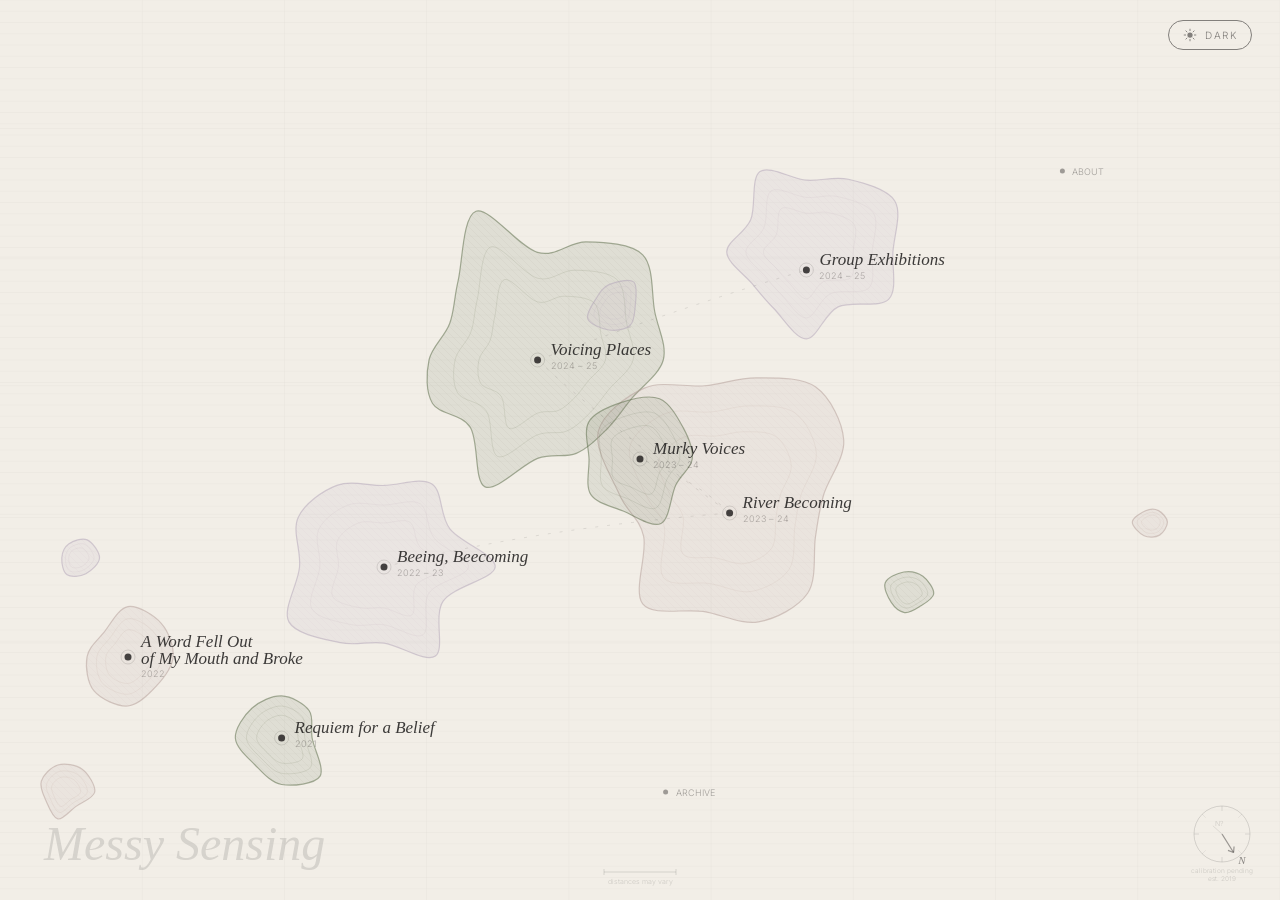
==== index.html @ b324a226 "v4" ====
<!doctype html>
<html lang="en" data-theme="light">
<head>
<meta charset="utf-8">
<meta name="viewport" content="width=device-width, initial-scale=1">
<title>Messy Sensing</title>
<link rel="preconnect" href="https://fonts.googleapis.com">
<link rel="preconnect" href="https://fonts.gstatic.com" crossorigin>
<link href="https://fonts.googleapis.com/css2?family=EB+Garamond:ital,wght@0,400;0,500;1,400;1,500&family=Inter:wght@300;400&display=swap" rel="stylesheet">
<style>
* { box-sizing: border-box; margin: 0; padding: 0; }
html, body { width: 100%; height: 100%; overflow: hidden; }
body { background: #F2EEE7; transition: background 400ms; }
[data-theme="dark"] body { background: #0E1012; }
canvas { display: block; width: 100%; height: 100%; cursor: none; }
canvas.hovering { cursor: none; }

#cursor-blob {
  position: fixed; left: 0; top: 0;
  pointer-events: none; z-index: 99999;
  color: #141212; opacity: .88; will-change: transform; transition: color 280ms, opacity 180ms;
}
[data-theme="dark"] #cursor-blob { color: #F0EBE2; }
#cursor-blob.hidden { opacity: 0; }

.theme-btn {
  position: fixed;
  top: 20px; right: 28px;
  z-index: 20;
  background: none;
  border: 1px solid currentColor;
  border-radius: 100px;
  cursor: pointer;
  color: #141212;
  opacity: .50;
  padding: 7px 14px;
  display: flex;
  align-items: center;
  gap: 8px;
  font-family: 'Inter', system-ui, sans-serif;
  font-size: 10px;
  font-weight: 300;
  letter-spacing: .14em;
  text-transform: uppercase;
  transition: opacity 200ms;
}
[data-theme="dark"] .theme-btn { color: #F0EBE2; }
.theme-btn:hover { opacity: 1; }
</style>
</head>
<body>

<canvas id="map"></canvas>

<button class="theme-btn" id="theme-btn" aria-label="toggle theme">
  <svg viewBox="0 0 24 24" width="14" height="14" fill="none">
    <defs>
      <mask id="cm">
        <rect width="24" height="24" fill="white"/>
        <circle class="cut-c" r="6" fill="black"/>
      </mask>
    </defs>
    <g class="sun-r" stroke="currentColor" stroke-width="1.6" stroke-linecap="round">
      <line x1="12" y1="2"    x2="12" y2="4.5"/>
      <line x1="12" y1="19.5" x2="12" y2="22"/>
      <line x1="2"  y1="12"   x2="4.5" y2="12"/>
      <line x1="19.5" y1="12" x2="22" y2="12"/>
      <line x1="4.93" y1="4.93"   x2="6.75" y2="6.75"/>
      <line x1="17.25" y1="17.25" x2="19.07" y2="19.07"/>
      <line x1="19.07" y1="4.93"  x2="17.25" y2="6.75"/>
      <line x1="6.75"  y1="17.25" x2="4.93"  y2="19.07"/>
    </g>
    <circle class="sun-o" cx="12" cy="12" r="4.5" fill="currentColor" mask="url(#cm)"/>
  </svg>
  <span id="theme-label">Dark</span>
</button>

<script>
// ====== DATA ======
const PLACES = [
  // ---- projects ----
  { id: 'voicing-places',   label: 'Voicing Places',         sub: '2024 – 25',
    type: 'project', x: 0.42, y: 0.40, href: 'work/voicing-places/' },
  { id: 'group-shows',      label: 'Group Exhibitions',      sub: '2024 – 25',
    type: 'project', x: 0.63, y: 0.30, href: 'work/group-exhibitions/' },
  { id: 'river-becoming',   label: 'River Becoming',         sub: '2023 – 24',
    type: 'project', x: 0.57, y: 0.57, href: 'work/river-becoming/' },
  { id: 'murky-voices',     label: 'Murky Voices',           sub: '2023 – 24',
    type: 'project', x: 0.50, y: 0.51, href: 'work/murky-voices/' },
  { id: 'beeing-beecoming', label: 'Beeing, Beecoming',      sub: '2022 – 23',
    type: 'project', x: 0.30, y: 0.63, href: 'work/beeing-beecoming/' },
  { id: 'a-word-fell-out',  label: 'A Word Fell Out',        label2: 'of My Mouth and Broke',
    sub: '2022',     type: 'project', x: 0.10, y: 0.73, href: 'work/a-word-fell-out/' },
  { id: 'requiem',          label: 'Requiem for a Belief',   sub: '2021',
    type: 'project', x: 0.22, y: 0.82, href: 'work/requiem-for-a-belief/' },

  // ---- navigation ----
  { id: 'about',   label: 'About',   sub: '', type: 'nav', x: 0.83, y: 0.19, href: 'info.html#people'  },
  { id: 'archive', label: 'Archive', sub: '', type: 'nav', x: 0.52, y: 0.88, href: 'info.html#archive' },
  // { id: 'listen',  label: 'Listen',   sub: '', type: 'nav', x: 0.15, y: 0.22, href: 'info.html#listen'  }, // section removed, see dev-notes.md
  // { id: 'work',    label: 'All Work', sub: '', type: 'nav', x: 0.14, y: 0.46, href: 'work/'             }, // hidden until work grid is polished, see dev-notes.md
];

const TERRITORIES = [
  { cx: 0.42, cy: 0.40, r: 0.135, pts: 16, seed: 3  }, // voicing places
  { cx: 0.63, cy: 0.28, r: 0.090, pts: 12, seed: 17 }, // group exhibitions
  { cx: 0.57, cy: 0.55, r: 0.125, pts: 14, seed: 7  }, // river becoming
  { cx: 0.50, cy: 0.51, r: 0.058, pts: 10, seed: 41 }, // murky voices (small, overlaps river becoming)
  { cx: 0.30, cy: 0.63, r: 0.100, pts: 12, seed: 11 }, // beeing beecoming
  { cx: 0.10, cy: 0.73, r: 0.048, pts: 8,  seed: 53 }, // a word fell out (distant, small)
  { cx: 0.22, cy: 0.82, r: 0.048, pts: 8,  seed: 59 }, // requiem (near a word fell out)
  // decorative satellite islands
  { cx: 0.48, cy: 0.34, r: 0.028, pts: 7,  seed: 23 },
  { cx: 0.05, cy: 0.88, r: 0.026, pts: 7,  seed: 29 },
  { cx: 0.71, cy: 0.66, r: 0.024, pts: 7,  seed: 37 },
  { cx: 0.06, cy: 0.62, r: 0.020, pts: 6,  seed: 43 },
  { cx: 0.90, cy: 0.58, r: 0.018, pts: 6,  seed: 47 },
];

const CONNECTIONS = [
  ['voicing-places', 'river-becoming'],
  ['river-becoming', 'murky-voices'],
  ['river-becoming', 'beeing-beecoming'],
  ['voicing-places', 'group-shows'],
];

// ====== THEME ======
const html = document.documentElement;
const saved = localStorage.getItem('ms-theme');
if (saved) html.dataset.theme = saved;
else if (window.matchMedia('(prefers-color-scheme: dark)').matches) html.dataset.theme = 'dark';

function syncIcon() {
  const dark = html.dataset.theme === 'dark';
  document.querySelector('.cut-c').setAttribute('cx', dark ? '14.5' : '20');
  document.querySelector('.cut-c').setAttribute('cy', dark ? '9.5'  : '4');
  document.querySelector('.sun-r').style.opacity = dark ? '0' : '1';
  document.querySelector('.sun-o').setAttribute('r', dark ? '5.5' : '4.5');
  document.getElementById('theme-label').textContent = dark ? 'Light' : 'Dark';
}
syncIcon();

document.getElementById('theme-btn').addEventListener('click', () => {
  const next = html.dataset.theme === 'dark' ? 'light' : 'dark';
  html.dataset.theme = next;
  localStorage.setItem('ms-theme', next);
  syncIcon();
  draw();
});

function isDark() { return html.dataset.theme === 'dark'; }

function palette() {
  return isDark() ? {
    fg:    '#F0EBE2',
    fgA:   'rgba(240,235,226,',
    land:  ['rgba(70,110,120,', 'rgba(122,82,112,', 'rgba(200,165,108,'],
    sea:   'rgba(240,235,226,',
  } : {
    fg:    '#141212',
    fgA:   'rgba(20,18,18,',
    land:  ['rgba(90,107,74,', 'rgba(179,165,184,', 'rgba(181,159,154,'],
    sea:   'rgba(20,18,18,',
  };
}

// ====== NOISE ======
function hash(x, y, s) {
  const n = Math.sin(x * 127.1 + y * 311.7 + s * 74.3) * 43758.5453;
  return n - Math.floor(n);
}
function snoise(x, y, s) {
  const ix = Math.floor(x), iy = Math.floor(y);
  const fx = x - ix, fy = y - iy;
  const ux = fx*fx*(3-2*fx), uy = fy*fy*(3-2*fy);
  return hash(ix,iy,s)*(1-ux)*(1-uy)
       + hash(ix+1,iy,s)*ux*(1-uy)
       + hash(ix,iy+1,s)*(1-ux)*uy
       + hash(ix+1,iy+1,s)*ux*uy;
}

// ====== GEOMETRY ======
function makeBlob(cx, cy, baseR, numPts, seed, W, H) {
  const px = cx*W, py = cy*H, r = baseR * Math.min(W,H);
  const pts = [];
  for (let i = 0; i < numPts; i++) {
    const a = (i/numPts)*Math.PI*2;
    const n = snoise(Math.cos(a)*2.5 + seed*10, Math.sin(a)*2.5 + seed*10, seed);
    const rad = r * (0.65 + n*0.70);
    pts.push({ x: px + Math.cos(a)*rad, y: py + Math.sin(a)*rad });
  }
  return pts;
}

function drawSmooth(ctx, pts) {
  const n = pts.length;
  if (n < 2) return;
  ctx.beginPath();
  for (let i = 0; i < n; i++) {
    const p0 = pts[(i-1+n)%n], p1 = pts[i], p2 = pts[(i+1)%n], p3 = pts[(i+2)%n];
    if (i === 0) ctx.moveTo(p1.x, p1.y);
    ctx.bezierCurveTo(
      p1.x+(p2.x-p0.x)/6, p1.y+(p2.y-p0.y)/6,
      p2.x-(p3.x-p1.x)/6, p2.y-(p3.y-p1.y)/6,
      p2.x, p2.y
    );
  }
  ctx.closePath();
}

function scaledBlob(pts, cx, cy, s) {
  return pts.map(p => ({ x: cx+(p.x-cx)*s, y: cy+(p.y-cy)*s }));
}

// ====== CANVAS ======
const canvas = document.getElementById('map');
const ctx    = canvas.getContext('2d');
const offscreen = document.createElement('canvas');
const offCtx    = offscreen.getContext('2d');
let W = 0, H = 0;
let cursorX = null, cursorY = null;

function resize() {
  const dpr = window.devicePixelRatio || 1;
  W = window.innerWidth; H = window.innerHeight;
  canvas.width  = W * dpr; canvas.height = H * dpr;
  canvas.style.width  = W + 'px'; canvas.style.height = H + 'px';
  ctx.scale(dpr, dpr);
  offscreen.width  = canvas.width;
  offscreen.height = canvas.height;
  offCtx.setTransform(1, 0, 0, 1, 0, 0);
  offCtx.scale(dpr, dpr);
}

// ====== DRAW TERRAIN (offscreen, redrawn only on resize or theme change) ======
function drawTerrain() {
  if (!W) return;
  const C = palette();
  offCtx.clearRect(0, 0, W, H);

  // sea texture
  offCtx.save();
  offCtx.strokeStyle = C.sea + '0.04)';
  offCtx.lineWidth = 0.5;
  const lg = Math.max(H/80, 6);
  for (let y = 0; y < H; y += lg) {
    offCtx.beginPath(); offCtx.moveTo(0, y); offCtx.lineTo(W, y); offCtx.stroke();
  }
  offCtx.restore();

  // coordinate grid
  offCtx.save();
  offCtx.strokeStyle = C.fgA + '0.05)';
  offCtx.lineWidth = 0.5;
  for (let x = W/9; x < W; x += W/9) {
    offCtx.beginPath(); offCtx.moveTo(x, 0); offCtx.lineTo(x, H); offCtx.stroke();
  }
  for (let y = H/7; y < H; y += H/7) {
    offCtx.beginPath(); offCtx.moveTo(0, y); offCtx.lineTo(W, y); offCtx.stroke();
  }
  offCtx.restore();

  // territories
  TERRITORIES.forEach((t, i) => {
    const pts = makeBlob(t.cx, t.cy, t.r, t.pts, t.seed, W, H);
    const px  = t.cx*W, py = t.cy*H;
    const lc  = C.land[i % 3];

    offCtx.save();

    drawSmooth(offCtx, pts);
    offCtx.fillStyle = lc + '0.12)';
    offCtx.fill();

    drawSmooth(offCtx, pts);
    offCtx.save();
    offCtx.clip();
    offCtx.strokeStyle = lc + '0.09)';
    offCtx.lineWidth = 0.5;
    for (let d = -(H+W); d < W+H; d += 7) {
      offCtx.beginPath(); offCtx.moveTo(d, 0); offCtx.lineTo(d+H, H); offCtx.stroke();
    }
    offCtx.restore();

    [0.76, 0.54].forEach(s => {
      drawSmooth(offCtx, scaledBlob(pts, px, py, s));
      offCtx.strokeStyle = lc + '0.18)';
      offCtx.lineWidth = 0.7;
      offCtx.stroke();
    });

    drawSmooth(offCtx, pts);
    offCtx.strokeStyle = lc + '0.52)';
    offCtx.lineWidth = 1.2;
    offCtx.stroke();

    offCtx.restore();
  });

  // connection paths (dashed)
  offCtx.save();
  offCtx.setLineDash([3, 9]);
  offCtx.lineWidth = 0.8;
  offCtx.strokeStyle = C.fgA + '0.12)';
  CONNECTIONS.forEach(([aId, bId], ci) => {
    const a = PLACES.find(p => p.id === aId);
    const b = PLACES.find(p => p.id === bId);
    if (!a || !b) return;
    const ax = a.x*W, ay = a.y*H, bx = b.x*W, by = b.y*H;
    const off = (hash(ci, 0, 55) - 0.5) * Math.min(W,H) * 0.07;
    offCtx.beginPath();
    offCtx.moveTo(ax, ay);
    offCtx.quadraticCurveTo((ax+bx)/2+off, (ay+by)/2 - Math.abs(off)*0.5, bx, by);
    offCtx.stroke();
  });
  offCtx.setLineDash([]);
  offCtx.restore();

  // place dots + labels
  PLACES.forEach(p => {
    const px = p.x*W, py = p.y*H;
    const isProject = p.type === 'project';

    offCtx.save();
    offCtx.fillStyle = C.fg;
    offCtx.beginPath();
    offCtx.arc(px, py, isProject ? 3.5 : 2.5, 0, Math.PI*2);
    offCtx.globalAlpha = isProject ? 0.78 : 0.38;
    offCtx.fill();
    if (isProject) {
      offCtx.beginPath();
      offCtx.arc(px, py, 7, 0, Math.PI*2);
      offCtx.strokeStyle = C.fg;
      offCtx.globalAlpha = 0.15;
      offCtx.lineWidth = 0.8;
      offCtx.stroke();
    }
    offCtx.restore();

    offCtx.save();
    offCtx.fillStyle = C.fg;
    if (isProject) {
      const hasL2 = !!p.label2;
      offCtx.globalAlpha = 0.82;
      offCtx.font = 'italic 400 17px "EB Garamond", Georgia, serif';
      offCtx.fillText(p.label, px+13, py + (hasL2 ? -10 : -5));
      if (hasL2) offCtx.fillText(p.label2, px+13, py+7);
      if (p.sub) {
        offCtx.globalAlpha = 0.30;
        offCtx.font = '300 9px "Inter", system-ui, sans-serif';
        offCtx.fillText(p.sub, px+13, py + (hasL2 ? 20 : 9));
      }
    } else {
      offCtx.globalAlpha = 0.36;
      offCtx.font = '300 9px "Inter", system-ui, sans-serif';
      offCtx.fillText(p.label.toUpperCase(), px+10, py+4);
    }
    offCtx.restore();
  });

  // scale bar
  drawScaleBar(offCtx, W/2, H-28, 72, C);

  // title ghost (bottom left)
  offCtx.save();
  const ts = Math.max(26, Math.min(W*0.038, 48));
  offCtx.globalAlpha = 0.12;
  offCtx.fillStyle = C.fg;
  offCtx.font = `italic 400 ${ts}px "EB Garamond", Georgia, serif`;
  offCtx.fillText('Messy Sensing', 44, H - 40);
  offCtx.restore();
}

// Composite terrain + live compass (called on every mousemove)
function drawFrame() {
  if (!W) return;
  ctx.clearRect(0, 0, W, H);
  ctx.drawImage(offscreen, 0, 0, W, H);
  drawCompass(ctx, W-58, H-66, 28, palette(), cursorX, cursorY);
}

function draw() {
  drawTerrain();
  drawFrame();
}

// Compass needle follows cursor. mx/my are null when cursor is off-canvas.
function drawCompass(ctx, cx, cy, r, C, mx, my) {
  ctx.save();
  ctx.strokeStyle = C.fg;
  ctx.fillStyle   = C.fg;

  // outer ring
  ctx.globalAlpha = 0.17;
  ctx.lineWidth = 0.8;
  ctx.beginPath();
  ctx.arc(cx, cy, r, 0, Math.PI*2);
  ctx.stroke();

  // tick marks
  for (let i = 0; i < 8; i++) {
    const a = (i/8)*Math.PI*2;
    ctx.globalAlpha = i%2===0 ? 0.14 : 0.07;
    ctx.beginPath();
    ctx.moveTo(cx+Math.cos(a)*r*0.82, cy+Math.sin(a)*r*0.82);
    ctx.lineTo(cx+Math.cos(a)*r,      cy+Math.sin(a)*r);
    ctx.stroke();
  }

  // main needle — points toward cursor, confidently labeled "N"
  const needleAngle = (mx !== null && my !== null)
    ? Math.atan2(my - cy, mx - cx)
    : 148 * Math.PI/180 - Math.PI/2;

  const tx = cx + Math.cos(needleAngle)*r*0.78;
  const ty = cy + Math.sin(needleAngle)*r*0.78;

  ctx.globalAlpha = 0.40;
  ctx.lineWidth = 1.2;
  ctx.beginPath();
  ctx.moveTo(cx, cy);
  ctx.lineTo(tx, ty);
  ctx.stroke();
  ctx.beginPath();
  ctx.moveTo(tx, ty);
  ctx.lineTo(tx+Math.cos(needleAngle+2.5)*6, ty+Math.sin(needleAngle+2.5)*6);
  ctx.moveTo(tx, ty);
  ctx.lineTo(tx+Math.cos(needleAngle-2.5)*6, ty+Math.sin(needleAngle-2.5)*6);
  ctx.stroke();

  ctx.globalAlpha = 0.46;
  ctx.font = 'italic 400 11px "EB Garamond", Georgia, serif';
  ctx.textAlign = 'left';
  ctx.fillText('N', tx+Math.cos(needleAngle)*9, ty+Math.sin(needleAngle)*9+4);

  // second confused mini-arrow, fixed direction, labeled "N?"
  const confused = 312 * Math.PI/180 - Math.PI/2;
  const ex = cx+Math.cos(confused)*r*0.44;
  const ey = cy+Math.sin(confused)*r*0.44;
  ctx.globalAlpha = 0.13;
  ctx.lineWidth = 0.7;
  ctx.beginPath();
  ctx.moveTo(cx, cy);
  ctx.lineTo(ex, ey);
  ctx.stroke();
  ctx.globalAlpha = 0.17;
  ctx.font = '300 7px "Inter", system-ui, sans-serif';
  ctx.textAlign = 'left';
  ctx.fillText('N?', ex+2, ey);

  // disclaimer
  ctx.globalAlpha = 0.17;
  ctx.font = '300 6.5px "Inter", system-ui, sans-serif';
  ctx.textAlign = 'center';
  ctx.fillText('calibration pending', cx, cy+r+11);
  ctx.fillText('est. 2019', cx, cy+r+19);

  ctx.restore();
}

function drawScaleBar(ctx, cx, cy, len, C) {
  ctx.save();
  ctx.globalAlpha = 0.16;
  ctx.strokeStyle = C.fg;
  ctx.fillStyle   = C.fg;
  ctx.lineWidth = 0.8;
  ctx.beginPath();
  ctx.moveTo(cx-len/2, cy); ctx.lineTo(cx+len/2, cy);
  ctx.moveTo(cx-len/2, cy-3); ctx.lineTo(cx-len/2, cy+3);
  ctx.moveTo(cx+len/2, cy-3); ctx.lineTo(cx+len/2, cy+3);
  ctx.stroke();
  ctx.font = '300 7px "Inter", system-ui, sans-serif';
  ctx.textAlign = 'center';
  ctx.fillText('distances may vary', cx, cy+12);
  ctx.restore();
}

// ====== HIT TEST ======
function hitPlace(mx, my) {
  return PLACES.find(p => {
    const px = p.x*W, py = p.y*H;
    const dx = px - mx, dy = py - my;
    if (Math.sqrt(dx*dx+dy*dy) < 20) return true;
    if (mx >= px + 8 && mx <= px + 220) {
      const yRange = p.label2 ? 30 : 22;
      if (my >= py - yRange && my <= py + yRange) return true;
    }
    return false;
  });
}

const COMP_L = ['#9B5A78', '#6B8A4A', '#4A6B8A'];
const COMP_D = ['#C87860', '#78B870', '#6C7FC8'];

canvas.addEventListener('mousemove', e => {
  cursorX = e.clientX;
  cursorY = e.clientY;
  const p = hitPlace(e.clientX, e.clientY);
  canvas.classList.toggle('hovering', !!p);
  const comp = document.getElementById('cursor-blob');
  if (comp) {
    if (p && p.type === 'project') {
      const idx = PLACES.indexOf(p);
      comp.style.color = (isDark() ? COMP_D : COMP_L)[idx % 3];
    } else {
      comp.style.color = '';
    }
  }
  drawFrame();
});
canvas.addEventListener('mouseleave', () => {
  cursorX = null;
  cursorY = null;
  const comp = document.getElementById('cursor-blob');
  if (comp) comp.style.color = '';
  drawFrame();
});
canvas.addEventListener('click', e => {
  const p = hitPlace(e.clientX, e.clientY);
  if (p) window.location.href = p.href;
});
canvas.addEventListener('touchend', e => {
  const t = e.changedTouches[0];
  const p = hitPlace(t.clientX, t.clientY);
  if (p) window.location.href = p.href;
}, { passive: true });

// ====== BLOB CURSOR ======
(function () {
  const blob = document.createElement('div');
  blob.id = 'cursor-blob';
  blob.className = 'hidden';
  blob.innerHTML = '<svg width="20" height="17" viewBox="0 0 20 17" fill="currentColor" xmlns="http://www.w3.org/2000/svg">'
    + '<path d="M10,2 C13,1 17,3 18,6.5 C19,10 17,14 13,15 C9.5,16 5,14.5 3,11.5 C1,8.5 2,4 5,2.5 C6.5,1.5 8.5,2.5 10,2Z"/>'
    + '</svg>';
  document.body.appendChild(blob);

  document.addEventListener('mousemove', e => {
    blob.style.transform = 'translate(' + (e.clientX - 10) + 'px,' + (e.clientY - 8) + 'px)';
    blob.classList.remove('hidden');
  });
  document.addEventListener('mouseleave', () => blob.classList.add('hidden'));
})();

// ====== INIT ======
window.addEventListener('resize', () => { resize(); draw(); });
document.fonts.ready.then(() => { resize(); draw(); });
</script>
</body>
</html>
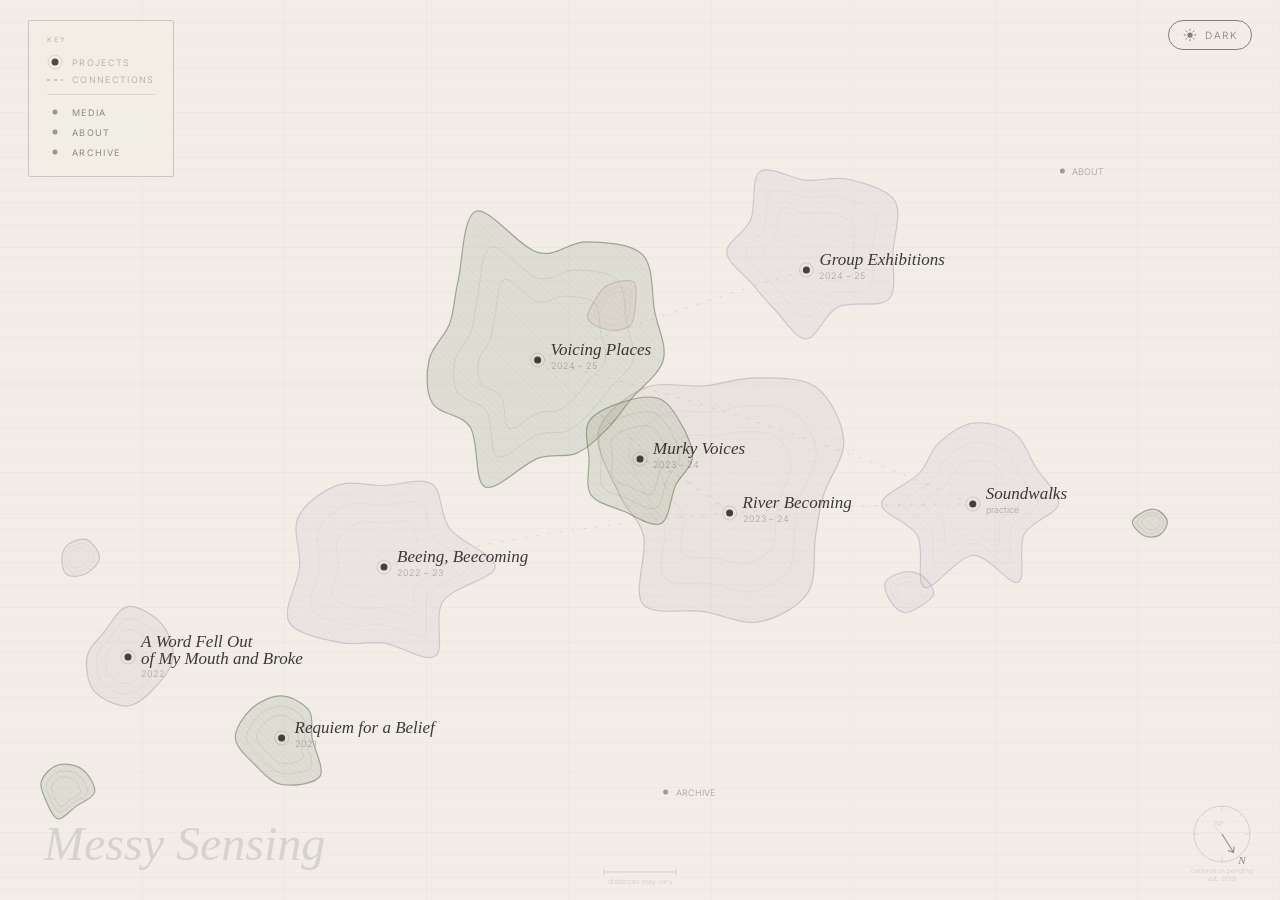
==== commit ee89b09c: "updated projects" ====
--- a/index.html
+++ b/index.html
@@ -12,8 +12,8 @@
 html, body { width: 100%; height: 100%; overflow: hidden; }
 body { background: #F2EEE7; transition: background 400ms; }
 [data-theme="dark"] body { background: #0E1012; }
-canvas { display: block; width: 100%; height: 100%; cursor: none; }
-canvas.hovering { cursor: none; }
+canvas { display: block; width: 100%; height: 100%; }
+@media (pointer: fine) { canvas, canvas.hovering, #map-legend, #map-legend * { cursor: none; } }
 
 #cursor-blob {
   position: fixed; left: 0; top: 0;
@@ -46,9 +46,99 @@
 }
 [data-theme="dark"] .theme-btn { color: #F0EBE2; }
 .theme-btn:hover { opacity: 1; }
+
+/* ---- MAP LEGEND ---- */
+#map-legend {
+  position: fixed;
+  top: 20px;
+  left: 28px;
+  z-index: 10;
+  border: 1px solid rgba(20,18,18,.18);
+  border-radius: 2px;
+  padding: 14px 18px 16px;
+  background: rgba(242,238,231,.80);
+  backdrop-filter: blur(10px);
+  -webkit-backdrop-filter: blur(10px);
+  font-family: 'Inter', system-ui, sans-serif;
+  color: #141212;
+  transition: background 400ms, border-color 400ms;
+}
+[data-theme="dark"] #map-legend {
+  border-color: rgba(240,235,226,.13);
+  background: rgba(14,16,18,.85);
+  color: #F0EBE2;
+}
+.legend-head {
+  font-size: 7px;
+  letter-spacing: .26em;
+  text-transform: uppercase;
+  opacity: .26;
+  margin-bottom: 10px;
+}
+.legend-rows { list-style: none; display: flex; flex-direction: column; gap: 4px; }
+.legend-r { display: flex; align-items: center; gap: 9px; }
+.leg-sym { width: 16px; flex-shrink: 0; display: flex; align-items: center; justify-content: center; }
+.leg-txt { font-size: 9px; letter-spacing: .15em; text-transform: uppercase; opacity: .26; }
+.leg-a {
+  font-size: 9px; letter-spacing: .15em; text-transform: uppercase;
+  color: inherit; text-decoration: none; opacity: .46; transition: opacity 200ms;
+}
+.leg-a:hover { opacity: 1; }
+.legend-rule { border: none; border-top: 1px solid currentColor; opacity: .10; margin: 5px 0; }
+@media (max-width: 480px) {
+  #map-legend { top: auto; bottom: 20px; left: 16px; right: 16px; padding: 10px 14px 12px; }
+}
 </style>
 </head>
 <body>
+
+<div id="map-legend">
+  <div class="legend-head">Key</div>
+  <ul class="legend-rows">
+    <li class="legend-r">
+      <span class="leg-sym">
+        <svg width="16" height="16" viewBox="0 0 16 16" fill="currentColor">
+          <circle cx="8" cy="8" r="3.5" opacity=".75"/>
+          <circle cx="8" cy="8" r="7" fill="none" stroke="currentColor" stroke-width=".8" opacity=".15"/>
+        </svg>
+      </span>
+      <span class="leg-txt">Projects</span>
+    </li>
+    <li class="legend-r">
+      <span class="leg-sym">
+        <svg width="16" height="8" viewBox="0 0 16 8">
+          <line x1="0" y1="4" x2="16" y2="4" stroke="currentColor" stroke-width=".8" stroke-dasharray="3 4" opacity=".45"/>
+        </svg>
+      </span>
+      <span class="leg-txt">Connections</span>
+    </li>
+    <li><hr class="legend-rule"></li>
+    <li class="legend-r">
+      <span class="leg-sym">
+        <svg width="16" height="16" viewBox="0 0 16 16" fill="currentColor">
+          <circle cx="8" cy="8" r="2.5" opacity=".40"/>
+        </svg>
+      </span>
+      <a class="leg-a" href="media.html">Media</a>
+    </li>
+    <li class="legend-r">
+      <span class="leg-sym">
+        <svg width="16" height="16" viewBox="0 0 16 16" fill="currentColor">
+          <circle cx="8" cy="8" r="2.5" opacity=".40"/>
+        </svg>
+      </span>
+      <a class="leg-a" href="info.html#people">About</a>
+    </li>
+    <li class="legend-r">
+      <span class="leg-sym">
+        <svg width="16" height="16" viewBox="0 0 16 16" fill="currentColor">
+          <circle cx="8" cy="8" r="2.5" opacity=".40"/>
+        </svg>
+      </span>
+      <a class="leg-a" href="info.html#archive">Archive</a>
+    </li>
+  </ul>
+</div>
 
 <canvas id="map"></canvas>
 
@@ -93,6 +183,8 @@
     sub: '2022',     type: 'project', x: 0.10, y: 0.73, href: 'work/a-word-fell-out/' },
   { id: 'requiem',          label: 'Requiem for a Belief',   sub: '2021',
     type: 'project', x: 0.22, y: 0.82, href: 'work/requiem-for-a-belief/' },
+  { id: 'soundwalks',       label: 'Soundwalks',             sub: 'practice',
+    type: 'project', x: 0.76, y: 0.56, href: 'soundwalks/' },
 
   // ---- navigation ----
   { id: 'about',   label: 'About',   sub: '', type: 'nav', x: 0.83, y: 0.19, href: 'info.html#people'  },
@@ -109,6 +201,7 @@
   { cx: 0.30, cy: 0.63, r: 0.100, pts: 12, seed: 11 }, // beeing beecoming
   { cx: 0.10, cy: 0.73, r: 0.048, pts: 8,  seed: 53 }, // a word fell out (distant, small)
   { cx: 0.22, cy: 0.82, r: 0.048, pts: 8,  seed: 59 }, // requiem (near a word fell out)
+  { cx: 0.76, cy: 0.56, r: 0.085, pts: 12, seed: 67 }, // soundwalks
   // decorative satellite islands
   { cx: 0.48, cy: 0.34, r: 0.028, pts: 7,  seed: 23 },
   { cx: 0.05, cy: 0.88, r: 0.026, pts: 7,  seed: 29 },
@@ -122,6 +215,8 @@
   ['river-becoming', 'murky-voices'],
   ['river-becoming', 'beeing-beecoming'],
   ['voicing-places', 'group-shows'],
+  ['soundwalks', 'voicing-places'],
+  ['soundwalks', 'river-becoming'],
 ];
 
 // ====== THEME ======
@@ -259,6 +354,13 @@
     offCtx.beginPath(); offCtx.moveTo(0, y); offCtx.lineTo(W, y); offCtx.stroke();
   }
   offCtx.restore();
+
+  // zoom transform for map content on narrow screens
+  const zoom = getZoom();
+  const { ox, oy } = getOffset(zoom);
+  offCtx.save();
+  offCtx.translate(ox, oy);
+  offCtx.scale(zoom, zoom);
 
   // territories
   TERRITORIES.forEach((t, i) => {
@@ -369,6 +471,8 @@
   offCtx.font = `italic 400 ${ts}px "EB Garamond", Georgia, serif`;
   offCtx.fillText('Messy Sensing', 44, H - 40);
   offCtx.restore();
+
+  offCtx.restore(); // end zoom transform
 }
 
 // Composite terrain + live compass (called on every mousemove)
@@ -475,15 +579,23 @@
   ctx.restore();
 }
 
+// ====== ZOOM (mobile) ======
+function getZoom() { return W < 700 ? 0.72 : 1; }
+function getOffset(zoom) { return { ox: W*(1-zoom)/2, oy: H*(1-zoom)/2 }; }
+
 // ====== HIT TEST ======
 function hitPlace(mx, my) {
+  const zoom = getZoom();
+  const { ox, oy } = getOffset(zoom);
+  const tx = (mx - ox) / zoom;
+  const ty = (my - oy) / zoom;
   return PLACES.find(p => {
     const px = p.x*W, py = p.y*H;
-    const dx = px - mx, dy = py - my;
+    const dx = px - tx, dy = py - ty;
     if (Math.sqrt(dx*dx+dy*dy) < 20) return true;
-    if (mx >= px + 8 && mx <= px + 220) {
+    if (tx >= px + 8 && tx <= px + 220) {
       const yRange = p.label2 ? 30 : 22;
-      if (my >= py - yRange && my <= py + yRange) return true;
+      if (ty >= py - yRange && ty <= py + yRange) return true;
     }
     return false;
   });
@@ -526,17 +638,17 @@
 }, { passive: true });
 
 // ====== BLOB CURSOR ======
-(function () {
+if (window.matchMedia('(pointer: fine)').matches) (function () {
   const blob = document.createElement('div');
   blob.id = 'cursor-blob';
   blob.className = 'hidden';
-  blob.innerHTML = '<svg width="20" height="17" viewBox="0 0 20 17" fill="currentColor" xmlns="http://www.w3.org/2000/svg">'
-    + '<path d="M10,2 C13,1 17,3 18,6.5 C19,10 17,14 13,15 C9.5,16 5,14.5 3,11.5 C1,8.5 2,4 5,2.5 C6.5,1.5 8.5,2.5 10,2Z"/>'
+  blob.innerHTML = '<svg width="16" height="21" viewBox="0 0 16 21" fill="currentColor" xmlns="http://www.w3.org/2000/svg">'
+    + '<path transform="rotate(180,8,10.5)" d="M2,2 L2,14 L5.5,10.5 L8.5,19 L11,18 L8,10 L14,10 Z"/>'
     + '</svg>';
   document.body.appendChild(blob);
 
   document.addEventListener('mousemove', e => {
-    blob.style.transform = 'translate(' + (e.clientX - 10) + 'px,' + (e.clientY - 8) + 'px)';
+    blob.style.transform = 'translate(' + (e.clientX - 14) + 'px,' + (e.clientY - 19) + 'px)';
     blob.classList.remove('hidden');
   });
   document.addEventListener('mouseleave', () => blob.classList.add('hidden'));
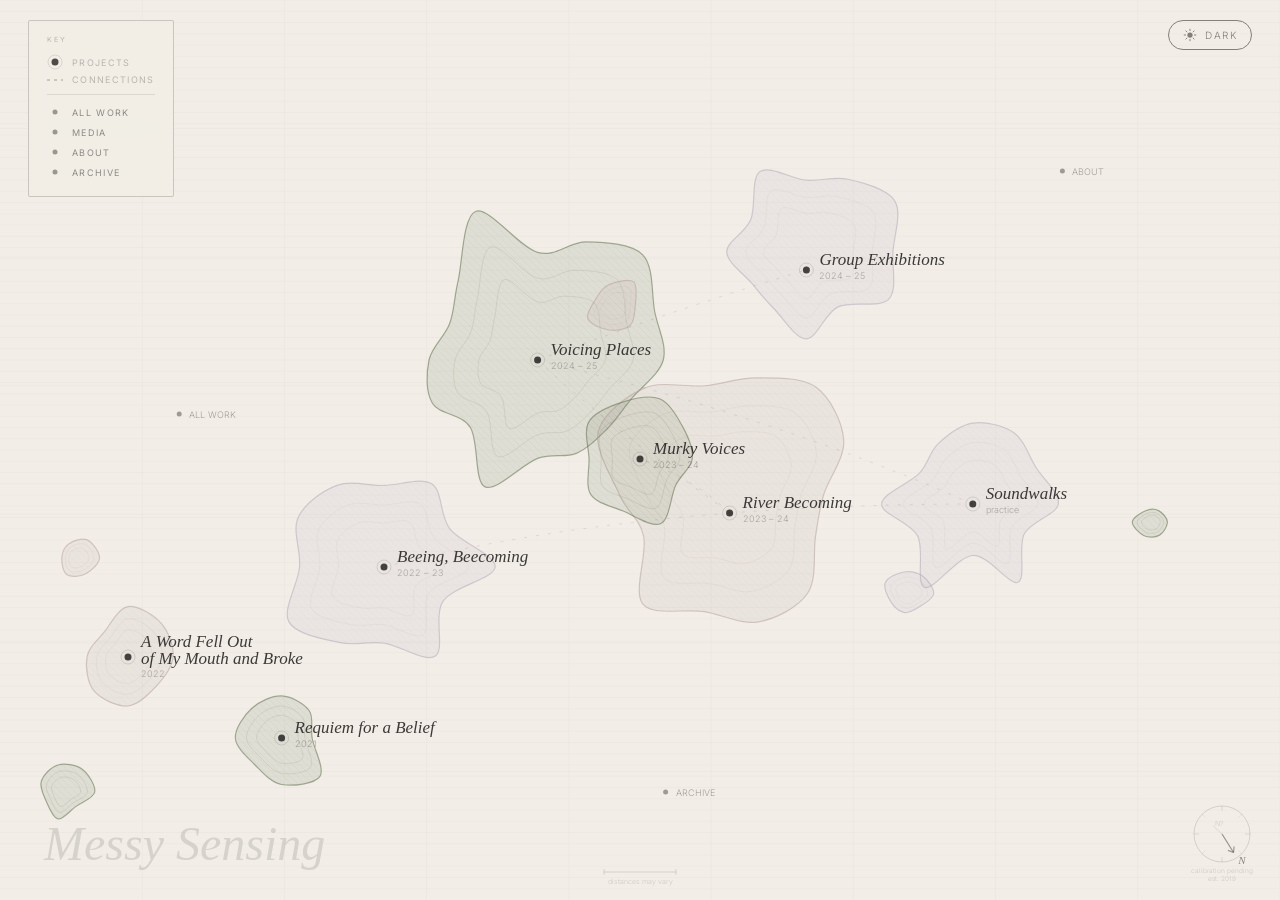
==== commit 99916527: "managed file sizes and performance" ====
--- a/index.html
+++ b/index.html
@@ -4,7 +4,14 @@
 <meta charset="utf-8">
 <meta name="viewport" content="width=device-width, initial-scale=1">
 <title>Messy Sensing</title>
-<link rel="preconnect" href="https://fonts.googleapis.com">
+<meta name="description" content="Messy Sensing is the artist duo Anna Jurkiewicz and Reza Kellner, based in Graz, Austria, working with sound, photography, voice, video and writing. Explore the projects as a hand-drawn map.">
+<meta property="og:type" content="website">
+<meta property="og:site_name" content="Messy Sensing">
+<meta property="og:title" content="Messy Sensing">
+<meta property="og:description" content="Messy Sensing is the artist duo Anna Jurkiewicz and Reza Kellner, based in Graz, Austria, working with sound, photography, voice, video and writing. Explore the projects as a hand-drawn map.">
+<meta property="og:image" content="/og.jpg"><!-- TODO: make absolute (https://your-domain/og.jpg) once the domain is live -->
+<link rel="icon" type="image/svg+xml" href="svg/favicon.svg">
+<script>(function(){var t=localStorage.getItem('ms-theme')||(matchMedia('(prefers-color-scheme: dark)').matches?'dark':'light');document.documentElement.dataset.theme=t;})();</script><link rel="preconnect" href="https://fonts.googleapis.com">
 <link rel="preconnect" href="https://fonts.gstatic.com" crossorigin>
 <link href="https://fonts.googleapis.com/css2?family=EB+Garamond:ital,wght@0,400;0,500;1,400;1,500&family=Inter:wght@300;400&display=swap" rel="stylesheet">
 <style>
@@ -88,9 +95,47 @@
 @media (max-width: 480px) {
   #map-legend { top: auto; bottom: 20px; left: 16px; right: 16px; padding: 10px 14px 12px; }
 }
+
+/* ---- SITE INDEX (for crawlers + screen readers; links slide in on keyboard focus) ---- */
+#site-index a {
+  position: fixed;
+  left: 28px; bottom: -60px;
+  z-index: 40;
+  font-family: 'Inter', system-ui, sans-serif;
+  font-size: 11px;
+  letter-spacing: .15em;
+  text-transform: uppercase;
+  color: #141212;
+  background: rgba(242,238,231,.94);
+  border: 1px solid rgba(20,18,18,.25);
+  border-radius: 2px;
+  padding: 8px 14px;
+  text-decoration: none;
+}
+[data-theme="dark"] #site-index a {
+  color: #F0EBE2;
+  background: rgba(14,16,18,.94);
+  border-color: rgba(240,235,226,.2);
+}
+#site-index a:focus { bottom: 24px; }
 </style>
 </head>
 <body>
+
+<nav id="site-index" aria-label="site index">
+  <a href="work/">All work</a>
+  <a href="work/voicing-places/">Voicing Places</a>
+  <a href="work/river-becoming/">River Becoming</a>
+  <a href="work/murky-voices/">Murky Voices</a>
+  <a href="work/beeing-beecoming/">Beeing, Beecoming</a>
+  <a href="work/group-exhibitions/">Group Exhibitions</a>
+  <a href="work/a-word-fell-out/">A Word Fell Out of My Mouth and Broke</a>
+  <a href="work/requiem-for-a-belief/">Requiem for a Belief</a>
+  <a href="soundwalks/">Soundwalks</a>
+  <a href="media.html">Media</a>
+  <a href="info.html#people">About</a>
+  <a href="info.html#archive">Archive</a>
+</nav>
 
 <div id="map-legend">
   <div class="legend-head">Key</div>
@@ -119,6 +164,14 @@
           <circle cx="8" cy="8" r="2.5" opacity=".40"/>
         </svg>
       </span>
+      <a class="leg-a" href="work/">All Work</a>
+    </li>
+    <li class="legend-r">
+      <span class="leg-sym">
+        <svg width="16" height="16" viewBox="0 0 16 16" fill="currentColor">
+          <circle cx="8" cy="8" r="2.5" opacity=".40"/>
+        </svg>
+      </span>
       <a class="leg-a" href="media.html">Media</a>
     </li>
     <li class="legend-r">
@@ -190,7 +243,7 @@
   { id: 'about',   label: 'About',   sub: '', type: 'nav', x: 0.83, y: 0.19, href: 'info.html#people'  },
   { id: 'archive', label: 'Archive', sub: '', type: 'nav', x: 0.52, y: 0.88, href: 'info.html#archive' },
   // { id: 'listen',  label: 'Listen',   sub: '', type: 'nav', x: 0.15, y: 0.22, href: 'info.html#listen'  }, // section removed, see dev-notes.md
-  // { id: 'work',    label: 'All Work', sub: '', type: 'nav', x: 0.14, y: 0.46, href: 'work/'             }, // hidden until work grid is polished, see dev-notes.md
+  { id: 'work',    label: 'All Work', sub: '', type: 'nav', x: 0.14, y: 0.46, href: 'work/' },
 ];
 
 const TERRITORIES = [
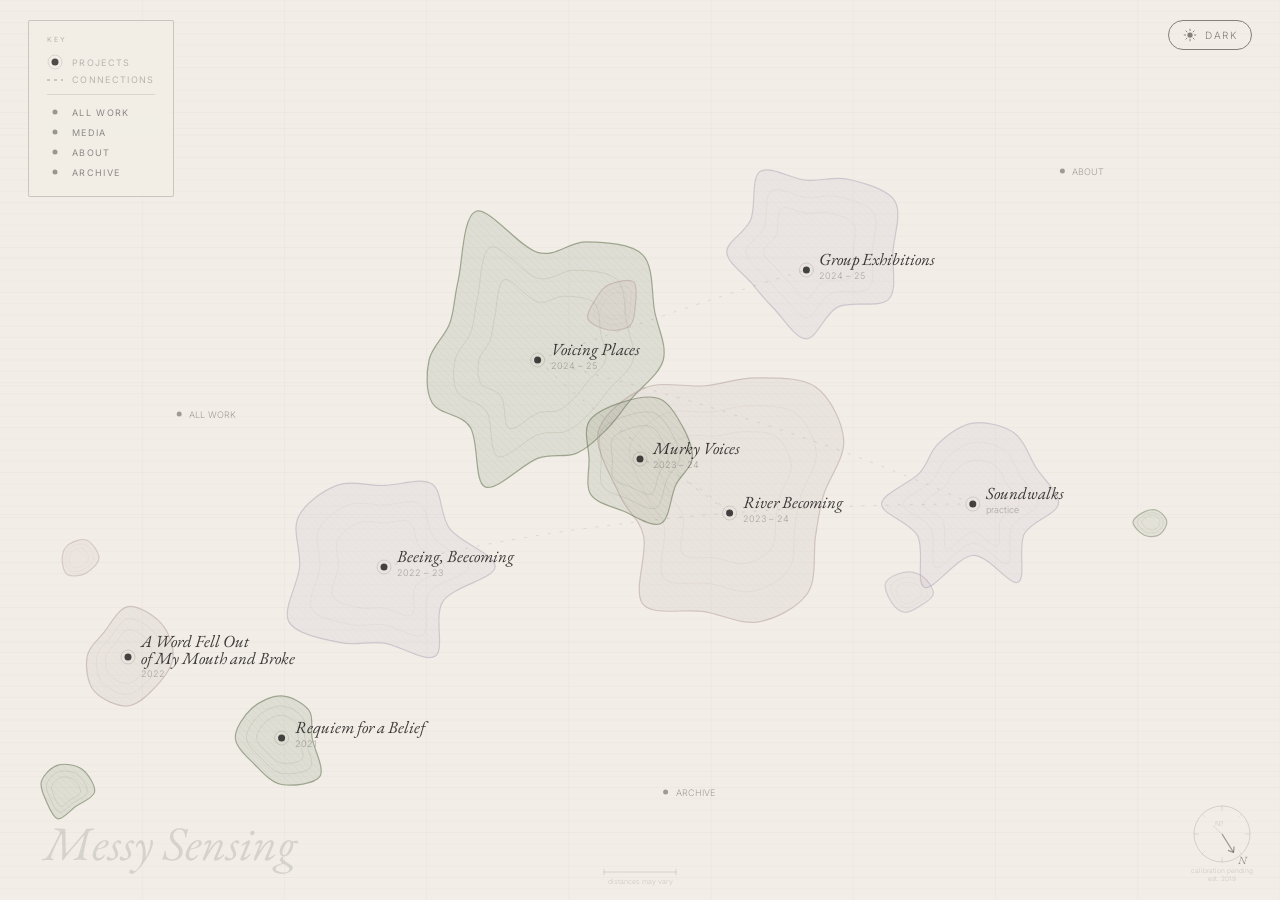
==== commit 3653d4f4: "hero image, duplicate media folder" ====
--- a/index.html
+++ b/index.html
@@ -2,7 +2,7 @@
 <html lang="en" data-theme="light">
 <head>
 <meta charset="utf-8">
-<meta name="viewport" content="width=device-width, initial-scale=1">
+<meta name="viewport" content="width=device-width, initial-scale=1, viewport-fit=cover">
 <title>Messy Sensing</title>
 <meta name="description" content="Messy Sensing is the artist duo Anna Jurkiewicz and Reza Kellner, based in Graz, Austria, working with sound, photography, voice, video and writing. Explore the projects as a hand-drawn map.">
 <meta property="og:type" content="website">
@@ -16,11 +16,14 @@
 <link href="https://fonts.googleapis.com/css2?family=EB+Garamond:ital,wght@0,400;0,500;1,400;1,500&family=Inter:wght@300;400&display=swap" rel="stylesheet">
 <style>
 * { box-sizing: border-box; margin: 0; padding: 0; }
-html, body { width: 100%; height: 100%; overflow: hidden; }
+html, body { width: 100%; height: 100%; overflow: hidden; touch-action: manipulation; }
 body { background: #F2EEE7; transition: background 400ms; }
 [data-theme="dark"] body { background: #0E1012; }
 canvas { display: block; width: 100%; height: 100%; }
 @media (pointer: fine) { canvas, canvas.hovering, #map-legend, #map-legend * { cursor: none; } }
+
+a:focus-visible, button:focus-visible { outline: 1px solid #141212; outline-offset: 3px; border-radius: 2px; }
+[data-theme="dark"] a:focus-visible, [data-theme="dark"] button:focus-visible { outline-color: #F0EBE2; }
 
 #cursor-blob {
   position: fixed; left: 0; top: 0;
@@ -76,11 +79,18 @@
   color: #F0EBE2;
 }
 .legend-head {
+  display: block;
+  background: none;
+  border: none;
+  color: inherit;
+  font-family: inherit;
   font-size: 7px;
   letter-spacing: .26em;
   text-transform: uppercase;
   opacity: .26;
   margin-bottom: 10px;
+  padding: 0;
+  text-align: left;
 }
 .legend-rows { list-style: none; display: flex; flex-direction: column; gap: 4px; }
 .legend-r { display: flex; align-items: center; gap: 9px; }
@@ -92,9 +102,56 @@
 }
 .leg-a:hover { opacity: 1; }
 .legend-rule { border: none; border-top: 1px solid currentColor; opacity: .10; margin: 5px 0; }
-@media (max-width: 480px) {
-  #map-legend { top: auto; bottom: 20px; left: 16px; right: 16px; padding: 10px 14px 12px; }
-}
+
+/* On small screens the legend collapses to a "Key" chip in the bottom-left corner. */
+@media (max-width: 700px) {
+  #map-legend {
+    top: auto;
+    bottom: calc(16px + env(safe-area-inset-bottom));
+    left: 16px;
+    right: auto;
+    padding: 10px 16px;
+  }
+  .legend-head { font-size: 10px; letter-spacing: .22em; opacity: .55; margin-bottom: 0; }
+  #map-legend .legend-rows { display: none; }
+  #map-legend.open .legend-rows { display: flex; margin-top: 12px; gap: 8px; }
+  #map-legend.open .legend-head { margin-bottom: 0; }
+  .leg-txt, .leg-a { font-size: 11px; }
+}
+
+/* ---- PLACE CARD (tap-to-focus on touch screens) ---- */
+#place-card {
+  position: fixed;
+  left: 50%;
+  bottom: calc(68px + env(safe-area-inset-bottom));
+  transform: translateX(-50%) translateY(10px);
+  z-index: 15;
+  display: flex;
+  align-items: baseline;
+  gap: 14px;
+  max-width: calc(100vw - 32px);
+  padding: 13px 20px;
+  border: 1px solid rgba(20,18,18,.22);
+  border-radius: 2px;
+  background: rgba(242,238,231,.92);
+  backdrop-filter: blur(10px);
+  -webkit-backdrop-filter: blur(10px);
+  color: #141212;
+  text-decoration: none;
+  opacity: 0;
+  pointer-events: none;
+  transition: opacity 200ms, transform 200ms;
+}
+#place-card.show { opacity: 1; pointer-events: auto; transform: translateX(-50%); }
+[data-theme="dark"] #place-card {
+  background: rgba(14,16,18,.92);
+  color: #F0EBE2;
+  border-color: rgba(240,235,226,.18);
+}
+.pc-title { font-family: 'EB Garamond', Georgia, serif; font-style: italic; font-size: 20px; line-height: 1.1; white-space: nowrap; overflow: hidden; text-overflow: ellipsis; }
+.pc-sub { font-size: 9px; letter-spacing: .15em; text-transform: uppercase; opacity: .4; white-space: nowrap; }
+.pc-sub:empty { display: none; }
+.pc-open { font-size: 10px; letter-spacing: .15em; text-transform: uppercase; opacity: .65; white-space: nowrap; }
 
 /* ---- SITE INDEX (for crawlers + screen readers; links slide in on keyboard focus) ---- */
 #site-index a {
@@ -138,7 +195,7 @@
 </nav>
 
 <div id="map-legend">
-  <div class="legend-head">Key</div>
+  <button class="legend-head" id="legend-toggle" aria-expanded="false">Key</button>
   <ul class="legend-rows">
     <li class="legend-r">
       <span class="leg-sym">
@@ -195,6 +252,12 @@
 
 <canvas id="map"></canvas>
 
+<a id="place-card" href="#" aria-hidden="true" tabindex="-1">
+  <span class="pc-title"></span>
+  <span class="pc-sub"></span>
+  <span class="pc-open">Open &#8594;</span>
+</a>
+
 <button class="theme-btn" id="theme-btn" aria-label="toggle theme">
   <svg viewBox="0 0 24 24" width="14" height="14" fill="none">
     <defs>
@@ -220,30 +283,33 @@
 
 <script>
 // ====== DATA ======
+// x/y: landscape composition (fractions of viewport).
+// px/py: portrait composition, used when the viewport is taller than wide.
+// side 'L': in portrait, the label draws to the LEFT of the dot.
 const PLACES = [
   // ---- projects ----
   { id: 'voicing-places',   label: 'Voicing Places',         sub: '2024 – 25',
-    type: 'project', x: 0.42, y: 0.40, href: 'work/voicing-places/' },
+    type: 'project', x: 0.42, y: 0.40, px: 0.16, py: 0.120, href: 'work/voicing-places/' },
   { id: 'group-shows',      label: 'Group Exhibitions',      sub: '2024 – 25',
-    type: 'project', x: 0.63, y: 0.30, href: 'work/group-exhibitions/' },
+    type: 'project', x: 0.63, y: 0.30, px: 0.80, py: 0.210, side: 'L', href: 'work/group-exhibitions/' },
+  { id: 'murky-voices',     label: 'Murky Voices',           sub: '2023 – 24',
+    type: 'project', x: 0.50, y: 0.51, px: 0.22, py: 0.300, href: 'work/murky-voices/' },
   { id: 'river-becoming',   label: 'River Becoming',         sub: '2023 – 24',
-    type: 'project', x: 0.57, y: 0.57, href: 'work/river-becoming/' },
-  { id: 'murky-voices',     label: 'Murky Voices',           sub: '2023 – 24',
-    type: 'project', x: 0.50, y: 0.51, href: 'work/murky-voices/' },
+    type: 'project', x: 0.57, y: 0.57, px: 0.74, py: 0.385, side: 'L', href: 'work/river-becoming/' },
+  { id: 'soundwalks',       label: 'Soundwalks',             sub: 'practice',
+    type: 'project', x: 0.76, y: 0.56, px: 0.20, py: 0.470, href: 'soundwalks/' },
   { id: 'beeing-beecoming', label: 'Beeing, Beecoming',      sub: '2022 – 23',
-    type: 'project', x: 0.30, y: 0.63, href: 'work/beeing-beecoming/' },
+    type: 'project', x: 0.30, y: 0.63, px: 0.76, py: 0.555, side: 'L', href: 'work/beeing-beecoming/' },
   { id: 'a-word-fell-out',  label: 'A Word Fell Out',        label2: 'of My Mouth and Broke',
-    sub: '2022',     type: 'project', x: 0.10, y: 0.73, href: 'work/a-word-fell-out/' },
+    sub: '2022',     type: 'project', x: 0.10, y: 0.73, px: 0.18, py: 0.645, href: 'work/a-word-fell-out/' },
   { id: 'requiem',          label: 'Requiem for a Belief',   sub: '2021',
-    type: 'project', x: 0.22, y: 0.82, href: 'work/requiem-for-a-belief/' },
-  { id: 'soundwalks',       label: 'Soundwalks',             sub: 'practice',
-    type: 'project', x: 0.76, y: 0.56, href: 'soundwalks/' },
+    type: 'project', x: 0.22, y: 0.82, px: 0.72, py: 0.735, side: 'L', href: 'work/requiem-for-a-belief/' },
 
   // ---- navigation ----
-  { id: 'about',   label: 'About',   sub: '', type: 'nav', x: 0.83, y: 0.19, href: 'info.html#people'  },
-  { id: 'archive', label: 'Archive', sub: '', type: 'nav', x: 0.52, y: 0.88, href: 'info.html#archive' },
+  { id: 'work',    label: 'All Work', sub: '', type: 'nav', x: 0.14, y: 0.46, px: 0.16, py: 0.835, href: 'work/' },
+  { id: 'about',   label: 'About',   sub: '', type: 'nav', x: 0.83, y: 0.19, px: 0.48, py: 0.865, href: 'info.html#people'  },
+  { id: 'archive', label: 'Archive', sub: '', type: 'nav', x: 0.52, y: 0.88, px: 0.72, py: 0.825, href: 'info.html#archive' },
   // { id: 'listen',  label: 'Listen',   sub: '', type: 'nav', x: 0.15, y: 0.22, href: 'info.html#listen'  }, // section removed, see dev-notes.md
-  { id: 'work',    label: 'All Work', sub: '', type: 'nav', x: 0.14, y: 0.46, href: 'work/' },
 ];
 
 const TERRITORIES = [
@@ -263,6 +329,25 @@
   { cx: 0.90, cy: 0.58, r: 0.018, pts: 6,  seed: 47 },
 ];
 
+// Portrait archipelago: islands stacked top to bottom, alternating left/right.
+const TERRITORIES_PORTRAIT = [
+  { cx: 0.20, cy: 0.120, r: 0.170, pts: 16, seed: 3  }, // voicing places
+  { cx: 0.76, cy: 0.210, r: 0.130, pts: 12, seed: 17 }, // group exhibitions
+  { cx: 0.70, cy: 0.390, r: 0.170, pts: 14, seed: 7  }, // river becoming
+  { cx: 0.26, cy: 0.300, r: 0.090, pts: 10, seed: 41 }, // murky voices
+  { cx: 0.72, cy: 0.555, r: 0.130, pts: 12, seed: 11 }, // beeing beecoming
+  { cx: 0.22, cy: 0.645, r: 0.070, pts: 8,  seed: 53 }, // a word fell out
+  { cx: 0.68, cy: 0.735, r: 0.070, pts: 8,  seed: 59 }, // requiem
+  { cx: 0.24, cy: 0.470, r: 0.110, pts: 12, seed: 67 }, // soundwalks
+  // decorative satellite islands
+  { cx: 0.88, cy: 0.080, r: 0.040, pts: 7,  seed: 23 },
+  { cx: 0.10, cy: 0.210, r: 0.035, pts: 7,  seed: 29 },
+  { cx: 0.50, cy: 0.430, r: 0.030, pts: 7,  seed: 37 },
+  { cx: 0.90, cy: 0.500, r: 0.028, pts: 6,  seed: 43 },
+  { cx: 0.08, cy: 0.880, r: 0.030, pts: 6,  seed: 47 },
+  { cx: 0.52, cy: 0.700, r: 0.025, pts: 6,  seed: 61 },
+];
+
 const CONNECTIONS = [
   ['voicing-places', 'river-becoming'],
   ['river-becoming', 'murky-voices'],
@@ -367,6 +452,7 @@
 const offCtx    = offscreen.getContext('2d');
 let W = 0, H = 0;
 let cursorX = null, cursorY = null;
+let focused = null; // tap-to-focus selection (touch screens)
 
 function resize() {
   const dpr = window.devicePixelRatio || 1;
@@ -380,10 +466,12 @@
   offCtx.scale(dpr, dpr);
 }
 
-// ====== DRAW TERRAIN (offscreen, redrawn only on resize or theme change) ======
-function drawTerrain() {
+// ====== DRAW TERRAIN (offscreen; p < 1 only during the intro animation) ======
+function drawTerrain(p = 1) {
   if (!W) return;
   const C = palette();
+  const easeP = t => Math.min(Math.max(t, 0), 1);
+  const late = easeP((p - 0.55) / 0.45); // connections, labels, furniture appear after the islands
   offCtx.clearRect(0, 0, W, H);
 
   // sea texture
@@ -416,12 +504,17 @@
   offCtx.scale(zoom, zoom);
 
   // territories
-  TERRITORIES.forEach((t, i) => {
-    const pts = makeBlob(t.cx, t.cy, t.r, t.pts, t.seed, W, H);
+  const T = isPortrait() ? TERRITORIES_PORTRAIT : TERRITORIES;
+  T.forEach((t, i) => {
+    const li = easeP(p * 1.6 - i * 0.07); // staggered island reveal
+    if (li === 0) return;
+    let pts = makeBlob(t.cx, t.cy, t.r, t.pts, t.seed, W, H);
     const px  = t.cx*W, py = t.cy*H;
+    if (li < 1) pts = scaledBlob(pts, px, py, 0.86 + 0.14 * li);
     const lc  = C.land[i % 3];
 
     offCtx.save();
+    offCtx.globalAlpha = li;
 
     drawSmooth(offCtx, pts);
     offCtx.fillStyle = lc + '0.12)';
@@ -454,6 +547,7 @@
 
   // connection paths (dashed)
   offCtx.save();
+  offCtx.globalAlpha = late;
   offCtx.setLineDash([3, 9]);
   offCtx.lineWidth = 0.8;
   offCtx.strokeStyle = C.fgA + '0.12)';
@@ -461,7 +555,7 @@
     const a = PLACES.find(p => p.id === aId);
     const b = PLACES.find(p => p.id === bId);
     if (!a || !b) return;
-    const ax = a.x*W, ay = a.y*H, bx = b.x*W, by = b.y*H;
+    const ax = PX(a), ay = PY(a), bx = PX(b), by = PY(b);
     const off = (hash(ci, 0, 55) - 0.5) * Math.min(W,H) * 0.07;
     offCtx.beginPath();
     offCtx.moveTo(ax, ay);
@@ -471,22 +565,23 @@
   offCtx.setLineDash([]);
   offCtx.restore();
 
-  // place dots + labels
+  // place dots + labels (label side flips in portrait; hit rects stored on each place)
   PLACES.forEach(p => {
-    const px = p.x*W, py = p.y*H;
+    const px = PX(p), py = PY(p);
     const isProject = p.type === 'project';
+    const left = isPortrait() && p.side === 'L';
 
     offCtx.save();
     offCtx.fillStyle = C.fg;
     offCtx.beginPath();
     offCtx.arc(px, py, isProject ? 3.5 : 2.5, 0, Math.PI*2);
-    offCtx.globalAlpha = isProject ? 0.78 : 0.38;
+    offCtx.globalAlpha = (isProject ? 0.78 : 0.38) * late;
     offCtx.fill();
     if (isProject) {
       offCtx.beginPath();
       offCtx.arc(px, py, 7, 0, Math.PI*2);
       offCtx.strokeStyle = C.fg;
-      offCtx.globalAlpha = 0.15;
+      offCtx.globalAlpha = 0.15 * late;
       offCtx.lineWidth = 0.8;
       offCtx.stroke();
     }
@@ -494,50 +589,88 @@
 
     offCtx.save();
     offCtx.fillStyle = C.fg;
+    offCtx.textAlign = left ? 'right' : 'left';
     if (isProject) {
       const hasL2 = !!p.label2;
-      offCtx.globalAlpha = 0.82;
+      const lx = left ? px - 13 : px + 13;
+      offCtx.globalAlpha = 0.82 * late;
       offCtx.font = 'italic 400 17px "EB Garamond", Georgia, serif';
-      offCtx.fillText(p.label, px+13, py + (hasL2 ? -10 : -5));
-      if (hasL2) offCtx.fillText(p.label2, px+13, py+7);
+      const lw = Math.max(
+        offCtx.measureText(p.label).width,
+        hasL2 ? offCtx.measureText(p.label2).width : 0
+      );
+      offCtx.fillText(p.label, lx, py + (hasL2 ? -10 : -5));
+      if (hasL2) offCtx.fillText(p.label2, lx, py+7);
       if (p.sub) {
-        offCtx.globalAlpha = 0.30;
+        offCtx.globalAlpha = 0.30 * late;
         offCtx.font = '300 9px "Inter", system-ui, sans-serif';
-        offCtx.fillText(p.sub, px+13, py + (hasL2 ? 20 : 9));
+        offCtx.fillText(p.sub, lx, py + (hasL2 ? 20 : 9));
       }
+      p._hit = {
+        x0: left ? px - 13 - lw : px - 14,
+        x1: left ? px + 14 : px + 13 + lw,
+        y0: py - (hasL2 ? 26 : 20),
+        y1: py + (hasL2 ? 28 : 18),
+      };
     } else {
-      offCtx.globalAlpha = 0.36;
+      const lx = left ? px - 10 : px + 10;
+      offCtx.globalAlpha = 0.36 * late;
       offCtx.font = '300 9px "Inter", system-ui, sans-serif';
-      offCtx.fillText(p.label.toUpperCase(), px+10, py+4);
+      const lw = offCtx.measureText(p.label.toUpperCase()).width;
+      offCtx.fillText(p.label.toUpperCase(), lx, py+4);
+      p._hit = {
+        x0: left ? px - 10 - lw : px - 12,
+        x1: left ? px + 12 : px + 10 + lw,
+        y0: py - 16,
+        y1: py + 16,
+      };
     }
     offCtx.restore();
   });
 
   // scale bar
-  drawScaleBar(offCtx, W/2, H-28, 72, C);
-
-  // title ghost (bottom left)
+  drawScaleBar(offCtx, W/2, isPortrait() ? H - 30 : H - 28, 72, C, late);
+
+  // title ghost (bottom left on desktop, top left in portrait)
   offCtx.save();
-  const ts = Math.max(26, Math.min(W*0.038, 48));
-  offCtx.globalAlpha = 0.12;
+  const ts = isPortrait()
+    ? Math.max(22, Math.min(W*0.075, 32))
+    : Math.max(26, Math.min(W*0.038, 48));
+  offCtx.globalAlpha = 0.12 * late;
   offCtx.fillStyle = C.fg;
   offCtx.font = `italic 400 ${ts}px "EB Garamond", Georgia, serif`;
-  offCtx.fillText('Messy Sensing', 44, H - 40);
+  if (isPortrait()) offCtx.fillText('Messy Sensing', 20, 24 + ts);
+  else offCtx.fillText('Messy Sensing', 44, H - 40);
   offCtx.restore();
 
   offCtx.restore(); // end zoom transform
 }
 
-// Composite terrain + live compass (called on every mousemove)
+// Composite terrain + live compass + focus halo (called on every mousemove / focus change)
 function drawFrame() {
   if (!W) return;
   ctx.clearRect(0, 0, W, H);
   ctx.drawImage(offscreen, 0, 0, W, H);
-  drawCompass(ctx, W-58, H-66, 28, palette(), cursorX, cursorY);
-}
-
-function draw() {
-  drawTerrain();
+  if (isPortrait()) drawCompass(ctx, W-54, 132, 26, palette(), cursorX, cursorY);
+  else drawCompass(ctx, W-58, H-66, 28, palette(), cursorX, cursorY);
+  if (focused) {
+    const zoom = getZoom(), { ox, oy } = getOffset(zoom);
+    const fx = ox + PX(focused)*zoom, fy = oy + PY(focused)*zoom;
+    const C = palette();
+    ctx.save();
+    ctx.fillStyle = C.fg;
+    ctx.strokeStyle = C.fg;
+    ctx.globalAlpha = 0.08;
+    ctx.beginPath(); ctx.arc(fx, fy, 24, 0, Math.PI*2); ctx.fill();
+    ctx.globalAlpha = 0.55;
+    ctx.lineWidth = 1;
+    ctx.beginPath(); ctx.arc(fx, fy, 13, 0, Math.PI*2); ctx.stroke();
+    ctx.restore();
+  }
+}
+
+function draw(p = 1) {
+  drawTerrain(p);
   drawFrame();
 }
 
@@ -615,9 +748,9 @@
   ctx.restore();
 }
 
-function drawScaleBar(ctx, cx, cy, len, C) {
+function drawScaleBar(ctx, cx, cy, len, C, a = 1) {
   ctx.save();
-  ctx.globalAlpha = 0.16;
+  ctx.globalAlpha = 0.16 * a;
   ctx.strokeStyle = C.fg;
   ctx.fillStyle   = C.fg;
   ctx.lineWidth = 0.8;
@@ -632,25 +765,29 @@
   ctx.restore();
 }
 
-// ====== ZOOM (mobile) ======
-function getZoom() { return W < 700 ? 0.72 : 1; }
+// ====== LAYOUT MODE / ZOOM ======
+function isPortrait() { return H > W; }
+// Place coordinates: portrait set when available and the viewport is portrait.
+function PX(p) { return (isPortrait() && p.px != null ? p.px : p.x) * W; }
+function PY(p) { return (isPortrait() && p.py != null ? p.py : p.y) * H; }
+// The 0.72 shrink is only needed for narrow LANDSCAPE windows; portrait has its own coords.
+function getZoom() { return (!isPortrait() && W < 700) ? 0.72 : 1; }
 function getOffset(zoom) { return { ox: W*(1-zoom)/2, oy: H*(1-zoom)/2 }; }
 
 // ====== HIT TEST ======
-function hitPlace(mx, my) {
+// Uses the label rects measured during drawTerrain (p._hit), so taps can't land
+// on a neighbour's oversized hit band. `pad` widens everything for fingers.
+function hitPlace(mx, my, pad = 0) {
   const zoom = getZoom();
   const { ox, oy } = getOffset(zoom);
   const tx = (mx - ox) / zoom;
   const ty = (my - oy) / zoom;
   return PLACES.find(p => {
-    const px = p.x*W, py = p.y*H;
+    const px = PX(p), py = PY(p);
     const dx = px - tx, dy = py - ty;
-    if (Math.sqrt(dx*dx+dy*dy) < 20) return true;
-    if (tx >= px + 8 && tx <= px + 220) {
-      const yRange = p.label2 ? 30 : 22;
-      if (ty >= py - yRange && ty <= py + yRange) return true;
-    }
-    return false;
+    if (Math.sqrt(dx*dx+dy*dy) < 20 + pad) return true;
+    const r = p._hit;
+    return r && tx >= r.x0 - pad && tx <= r.x1 + pad && ty >= r.y0 - pad && ty <= r.y1 + pad;
   });
 }
 
@@ -680,15 +817,60 @@
   if (comp) comp.style.color = '';
   drawFrame();
 });
+// ====== TAP-TO-FOCUS (touch) ======
+// First tap selects a place (halo + card), second tap on the same place navigates.
+// Mouse clicks keep navigating directly.
+const card = document.getElementById('place-card');
+
+function focusPlace(p) {
+  focused = p || null;
+  if (focused) {
+    card.href = focused.href;
+    card.querySelector('.pc-title').textContent =
+      focused.label + (focused.label2 ? ' ' + focused.label2 : '');
+    card.querySelector('.pc-sub').textContent = focused.sub || '';
+    card.classList.add('show');
+    card.setAttribute('aria-hidden', 'false');
+    card.removeAttribute('tabindex');
+  } else {
+    card.classList.remove('show');
+    card.setAttribute('aria-hidden', 'true');
+    card.setAttribute('tabindex', '-1');
+  }
+  drawFrame();
+}
+
+let lastTouch = 0;
+let touchStart = null;
+
+canvas.addEventListener('touchstart', e => {
+  const t = e.touches[0];
+  touchStart = { x: t.clientX, y: t.clientY };
+}, { passive: true });
+
+canvas.addEventListener('touchend', e => {
+  lastTouch = Date.now();
+  const t = e.changedTouches[0];
+  if (touchStart && Math.hypot(t.clientX - touchStart.x, t.clientY - touchStart.y) > 12) return;
+  const p = hitPlace(t.clientX, t.clientY, 14);
+  if (!p) { focusPlace(null); return; }
+  if (p === focused) { window.location.href = p.href; return; }
+  focusPlace(p);
+}, { passive: true });
+
 canvas.addEventListener('click', e => {
+  if (Date.now() - lastTouch < 700) return; // synthetic click after a touch tap
   const p = hitPlace(e.clientX, e.clientY);
   if (p) window.location.href = p.href;
 });
-canvas.addEventListener('touchend', e => {
-  const t = e.changedTouches[0];
-  const p = hitPlace(t.clientX, t.clientY);
-  if (p) window.location.href = p.href;
-}, { passive: true });
+
+// ====== LEGEND TOGGLE (chip on small screens) ======
+const legendEl = document.getElementById('map-legend');
+const legendToggle = document.getElementById('legend-toggle');
+legendToggle.addEventListener('click', () => {
+  const open = legendEl.classList.toggle('open');
+  legendToggle.setAttribute('aria-expanded', String(open));
+});
 
 // ====== BLOB CURSOR ======
 if (window.matchMedia('(pointer: fine)').matches) (function () {
@@ -708,8 +890,29 @@
 })();
 
 // ====== INIT ======
-window.addEventListener('resize', () => { resize(); draw(); });
-document.fonts.ready.then(() => { resize(); draw(); });
+window.addEventListener('resize', () => { resize(); draw(); if (focused) focusPlace(focused); });
+// First visit per session: the map draws itself in. Skipped for reduced motion.
+function intro() {
+  const reduced = window.matchMedia('(prefers-reduced-motion: reduce)').matches;
+  if (reduced || sessionStorage.getItem('ms-intro')) { draw(); return; }
+  sessionStorage.setItem('ms-intro', '1');
+  const t0 = performance.now(), DUR = 1400;
+  requestAnimationFrame(function tick(now) {
+    const t = Math.min((now - t0) / DUR, 1);
+    draw(1 - Math.pow(1 - t, 3)); // ease-out cubic
+    if (t < 1) requestAnimationFrame(tick);
+  });
+}
+
+document.fonts.ready.then(() => {
+  resize();
+  intro();
+  // debug hooks for screenshots/testing: ?focus=<place-id>&legend=open
+  const q = new URLSearchParams(location.search);
+  const f = q.get('focus');
+  if (f) { const p = PLACES.find(p => p.id === f); if (p) focusPlace(p); }
+  if (q.get('legend') === 'open') legendToggle.click();
+});
 </script>
 </body>
 </html>
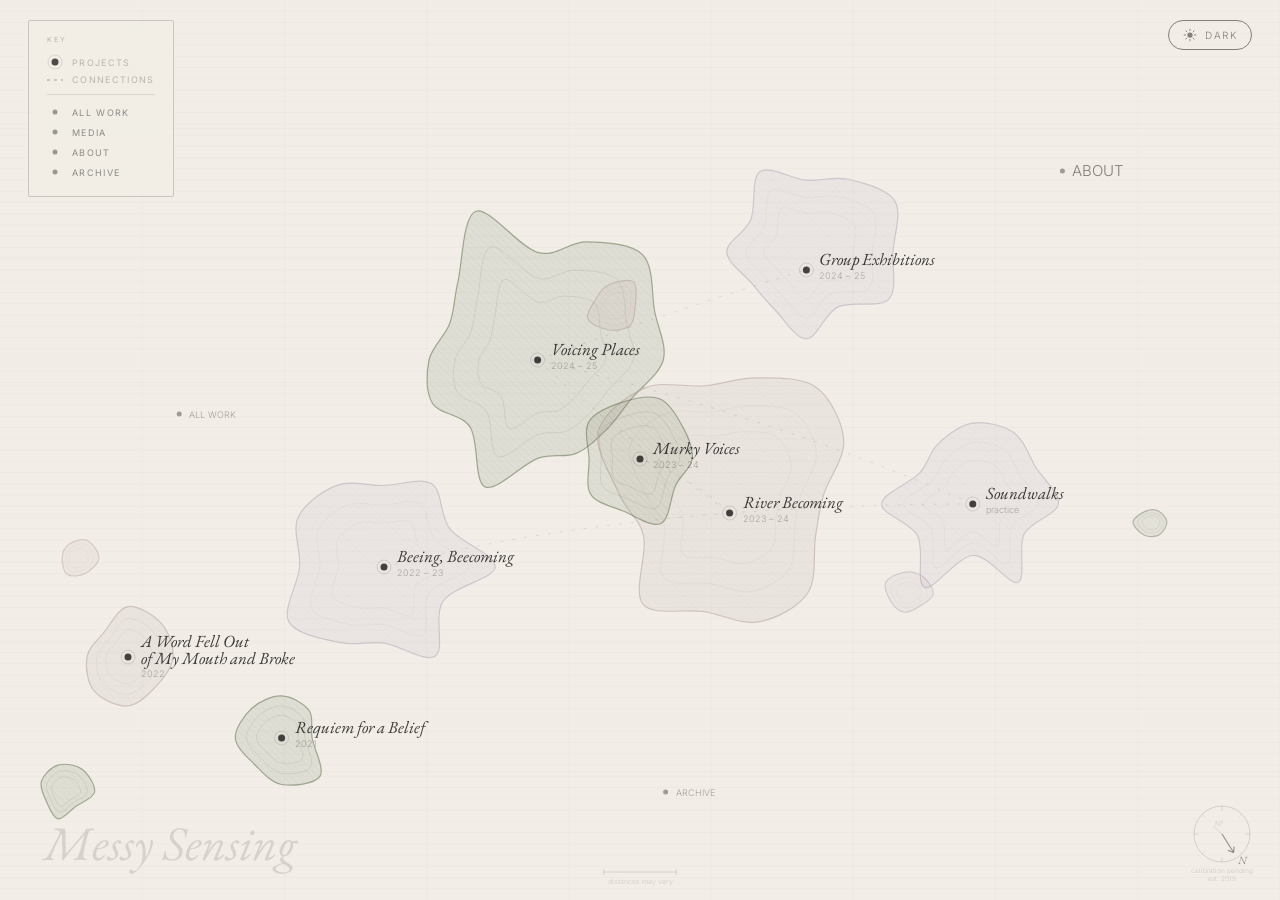
==== commit d4f06ed8: "some links" ====
--- a/index.html
+++ b/index.html
@@ -613,11 +613,12 @@
         y1: py + (hasL2 ? 28 : 18),
       };
     } else {
+      const big = p.id === 'about';
       const lx = left ? px - 10 : px + 10;
-      offCtx.globalAlpha = 0.36 * late;
-      offCtx.font = '300 9px "Inter", system-ui, sans-serif';
+      offCtx.globalAlpha = (big ? 0.5 : 0.36) * late;
+      offCtx.font = (big ? '300 15px' : '300 9px') + ' "Inter", system-ui, sans-serif';
       const lw = offCtx.measureText(p.label.toUpperCase()).width;
-      offCtx.fillText(p.label.toUpperCase(), lx, py+4);
+      offCtx.fillText(p.label.toUpperCase(), lx, py + (big ? 5 : 4));
       p._hit = {
         x0: left ? px - 10 - lw : px - 12,
         x1: left ? px + 12 : px + 10 + lw,
